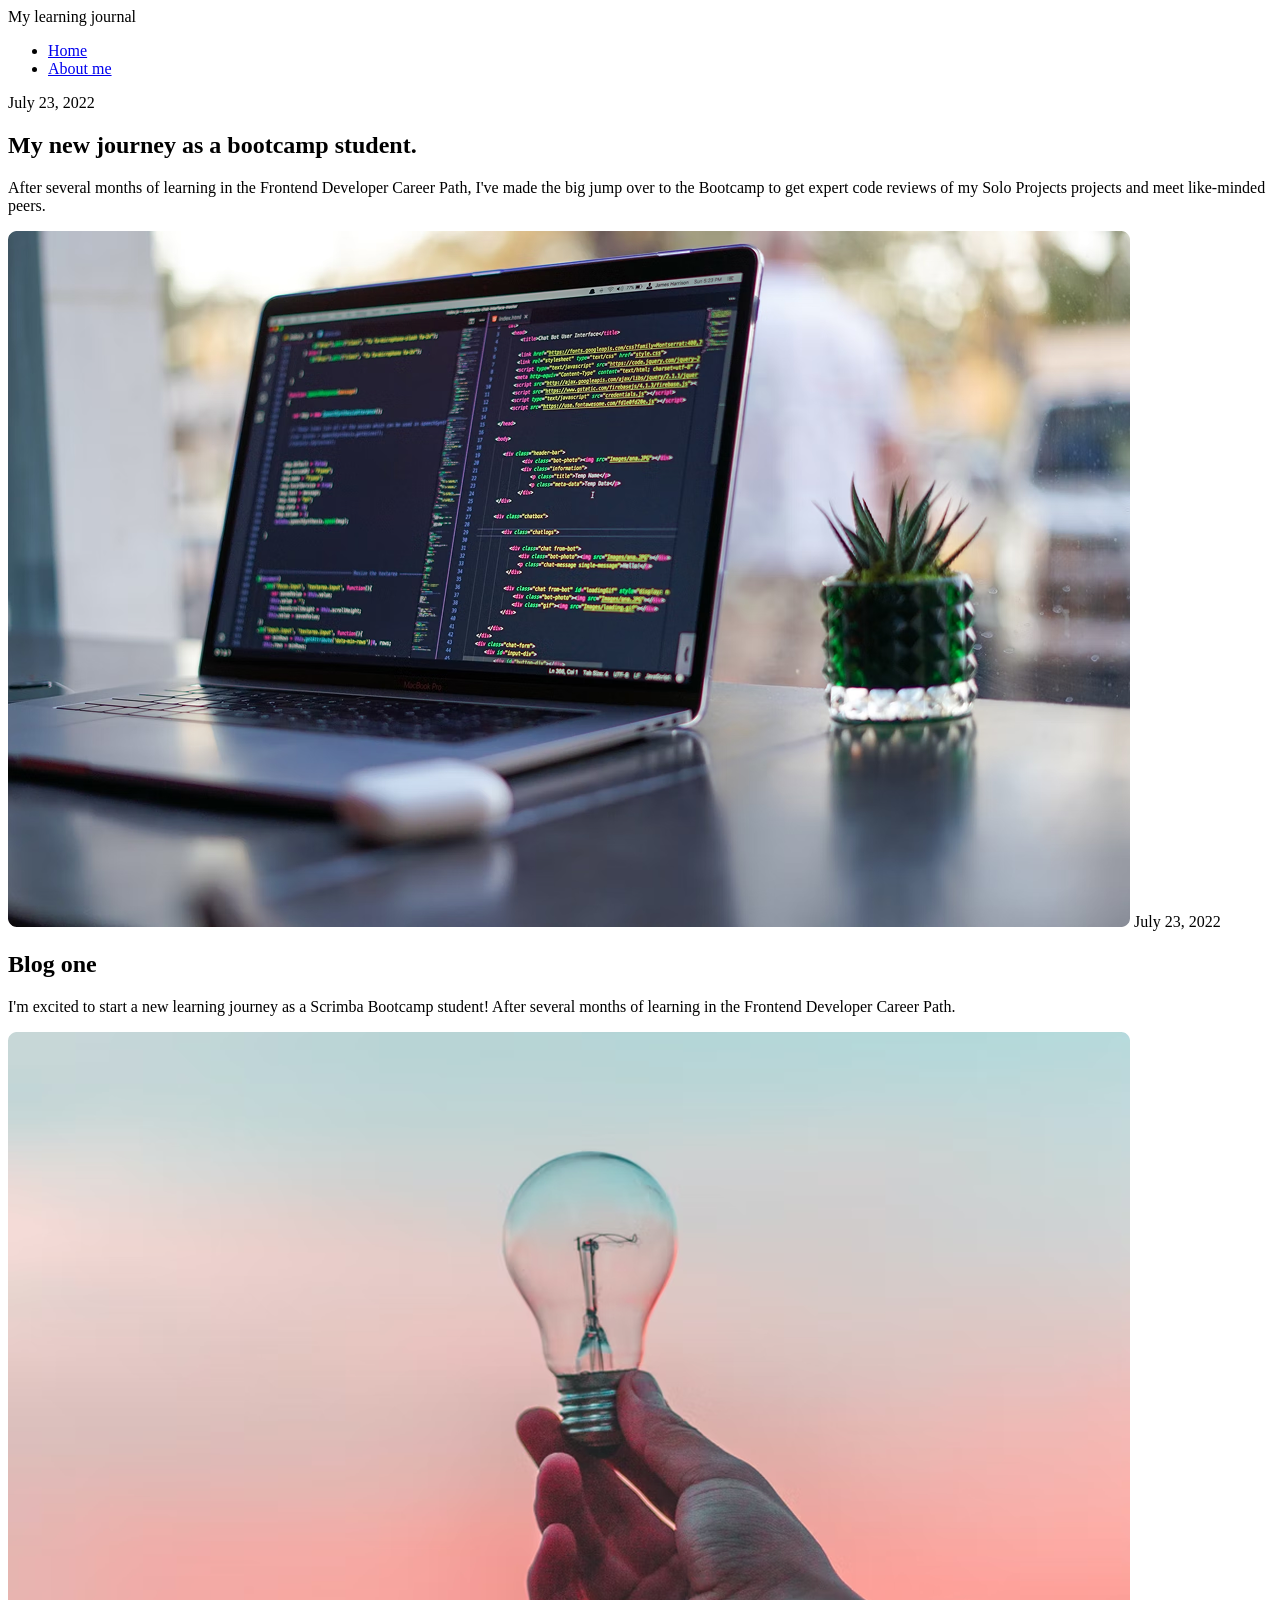
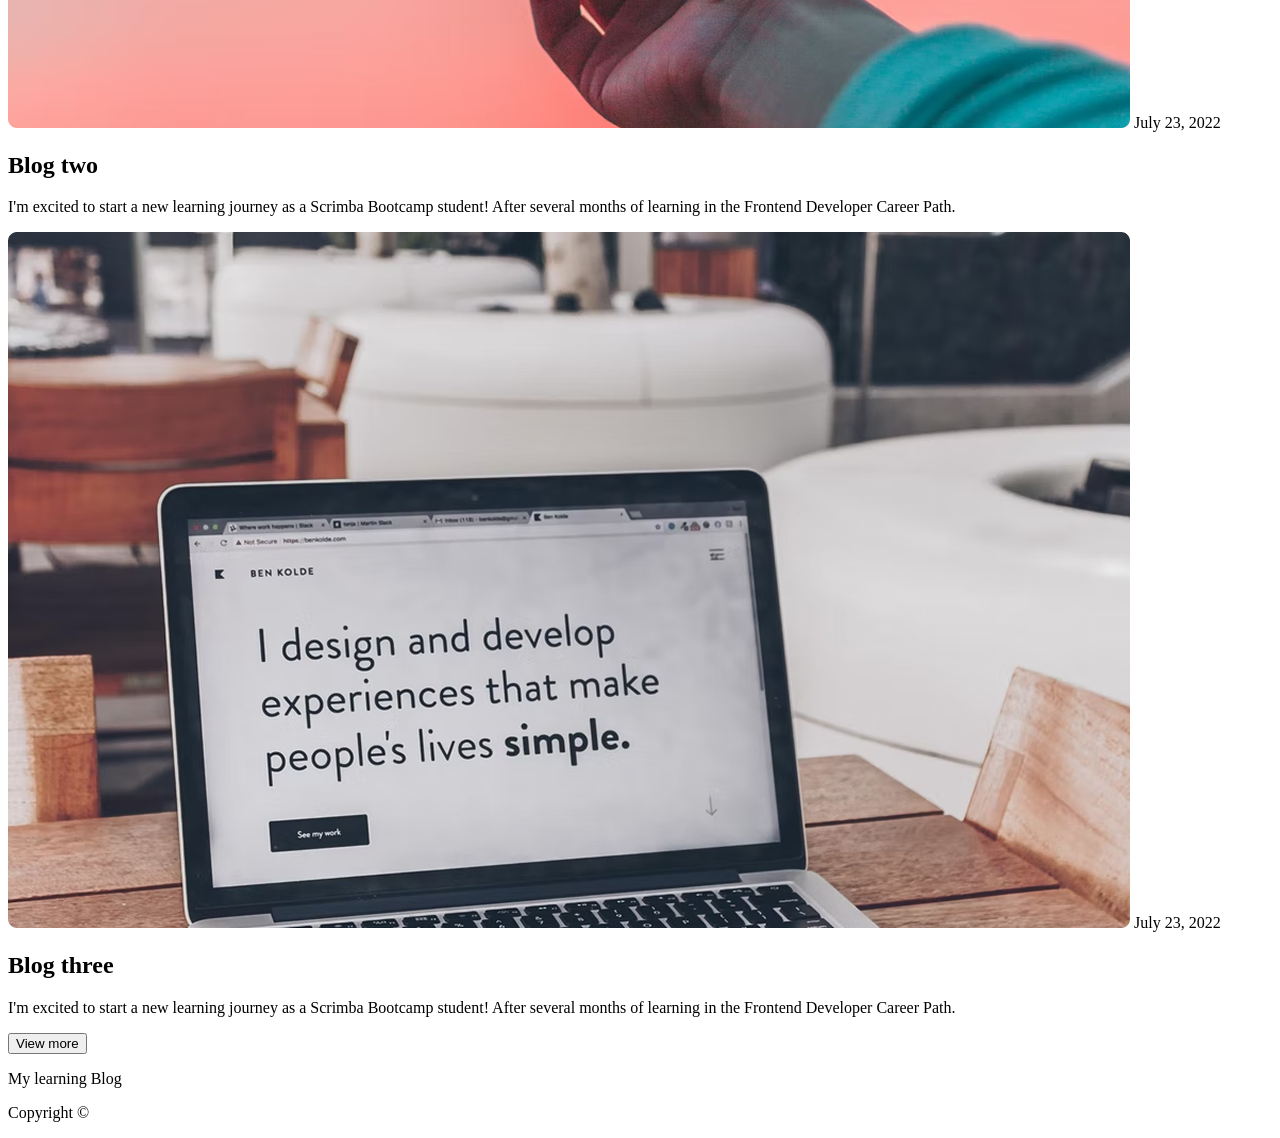
==== index.html @ 13a1f3bb "feat: create HTML structure for the HOME page Add HTML structure for the HOME page. Also added stati" ====
<!DOCTYPE html>
<html lang="en">
<head>
    <meta charset="UTF-8">
    <meta name="viewport" content="width=device-width, initial-scale=1.0">
    <title>Learning Blog</title>

    <link rel="stylesheet" href="css/styles.css">

    <!-- Google Font  -->
    <link rel="preconnect" href="https://fonts.googleapis.com">
    <link rel="preconnect" href="https://fonts.gstatic.com" crossorigin>
    <link href="https://fonts.googleapis.com/css2?family=Roboto:wght@400;500;600;900&display=swap" rel="stylesheet">

    <script src="js/script.js" defer></script>
</head>
<body>
    <header>
        <div class="logo">
            <!-- Logo Icon -->
             <div class="logo-text">My learning journal</div>
        </div>
        <nav>
            <ul>
                <li>
                    <a href="#">Home</a>
                </li>
                <li>
                    <a href="#">About me</a>
                </li>
            </ul>
        </nav>
    </header>
    <main>
        <section class="hero">
            <time datetime="2022-07-23">July 23, 2022</time>
            <h1>My new journey as a bootcamp student.</h1>
            <p>After several months of learning in the Frontend Developer Career Path, I've made the big jump over to the Bootcamp to get expert code reviews of my Solo Projects projects and meet like-minded peers.</p>
        </section>

        <article class="article-1">
            <img src="assets/images/article-image-01.png" alt="A laptop laying on a table showing coding on the screen." class="article-img">
            <time datetime="2022-07-23" class="article-date">July 23, 2022</time>
            <h2 class="article-title">Blog one</h2>
            <p class="article-text">I'm excited to start a new learning journey as a Scrimba Bootcamp student! After several months of learning in the Frontend Developer Career Path.</p>
        </article>

        <article class="article-2">
            <img src="assets/images/article-image-02.png" alt="A hand holding a glowing light bulb against a dark background." class="article-img">
            <time datetime="2022-07-23" class="article-date">July 23, 2022</time>
            <h2 class="article-title">Blog two</h2>
            <p class="article-text">I'm excited to start a new learning journey as a Scrimba Bootcamp student! After several months of learning in the Frontend Developer Career Path.</p>
        </article>

        <article class="article-3">
            <img src="assets/images/article-image-03.png" alt="A laptop on a table with a text on the screen. The text is, I design and develop experiences the makes people's lives simple." class="article-img">
            <time datetime="2022-07-23" class="article-date">July 23, 2022</time>
            <h2 class="article-title">Blog three</h2>
            <p class="article-text">I'm excited to start a new learning journey as a Scrimba Bootcamp student! After several months of learning in the Frontend Developer Career Path.</p>
        </article>
        
        <button class="view-more-btn">View more</button>
    </main>
    
    <footer>
        <p>My learning Blog</p>
        <p class="copyright-text">
            Copyright &copy;<time datetime="" class="copyright-date"></time>
        </p>
    </footer>
</body>
</html>
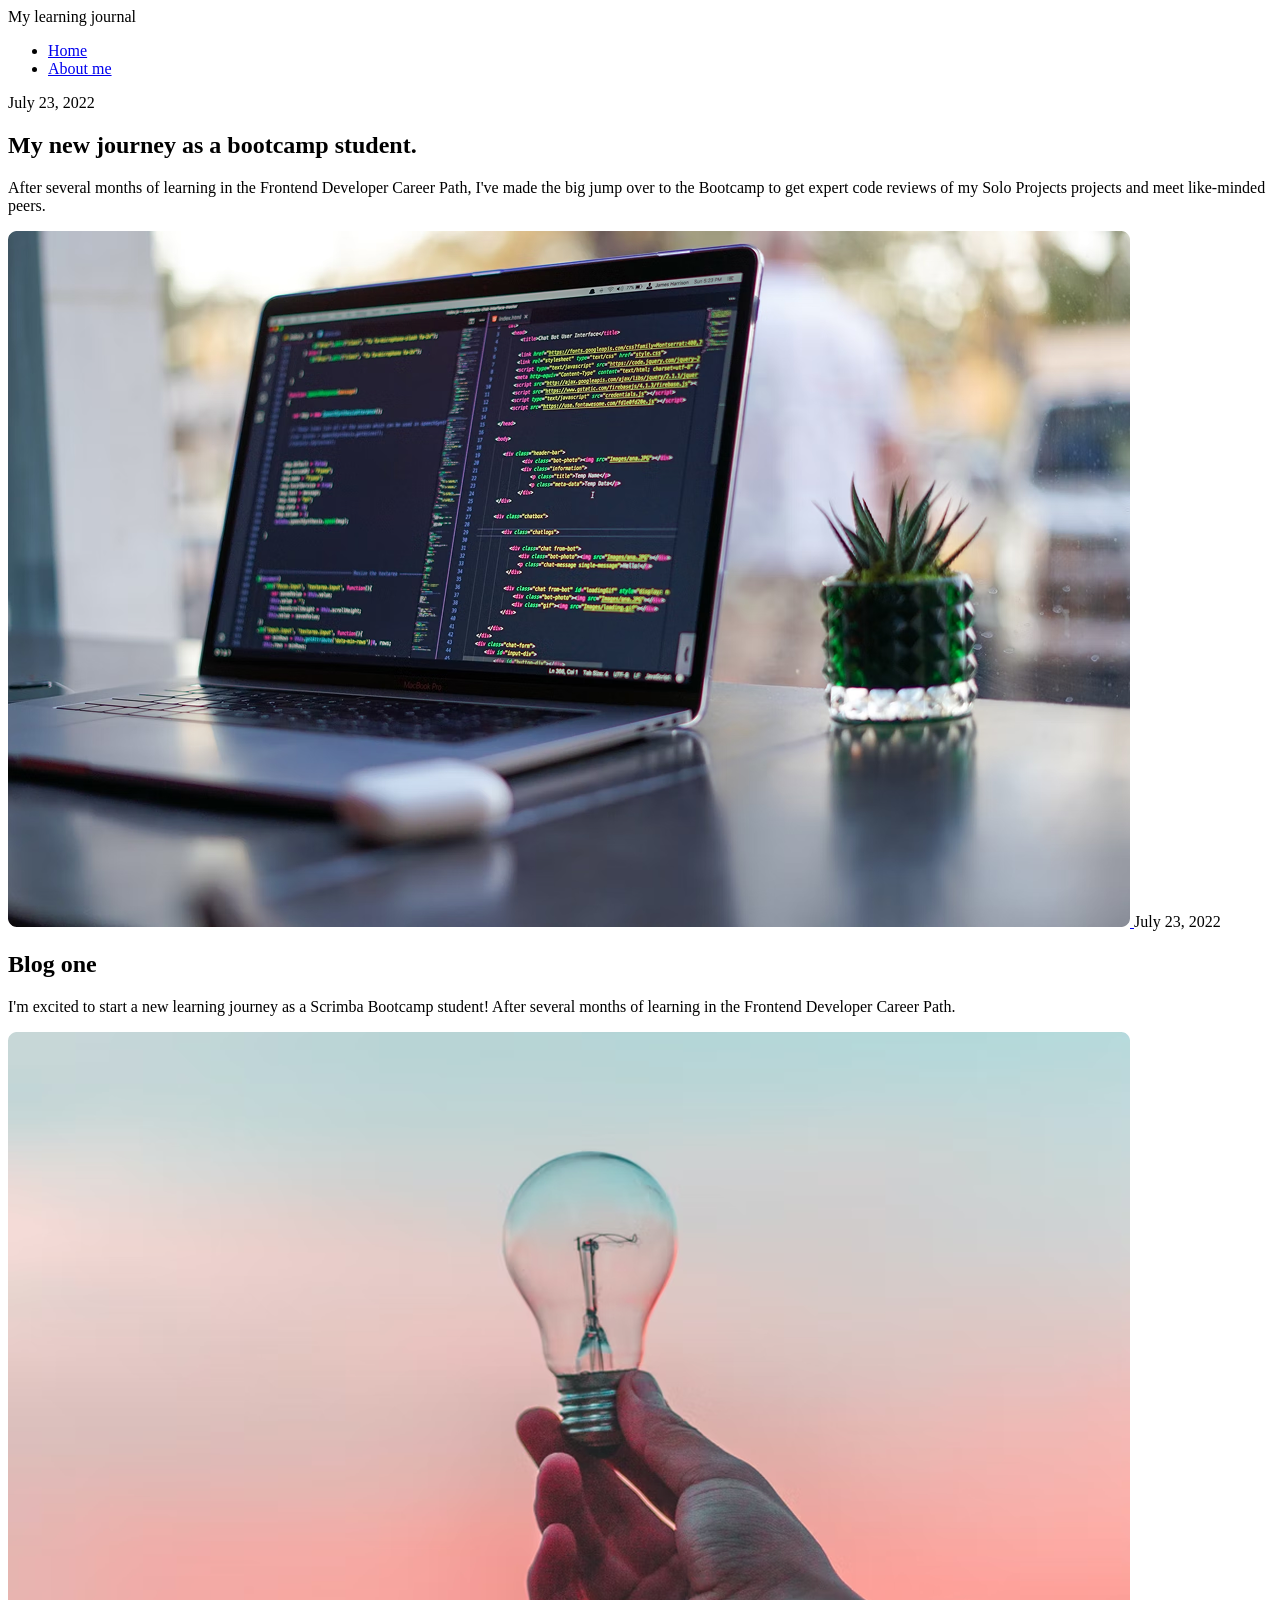
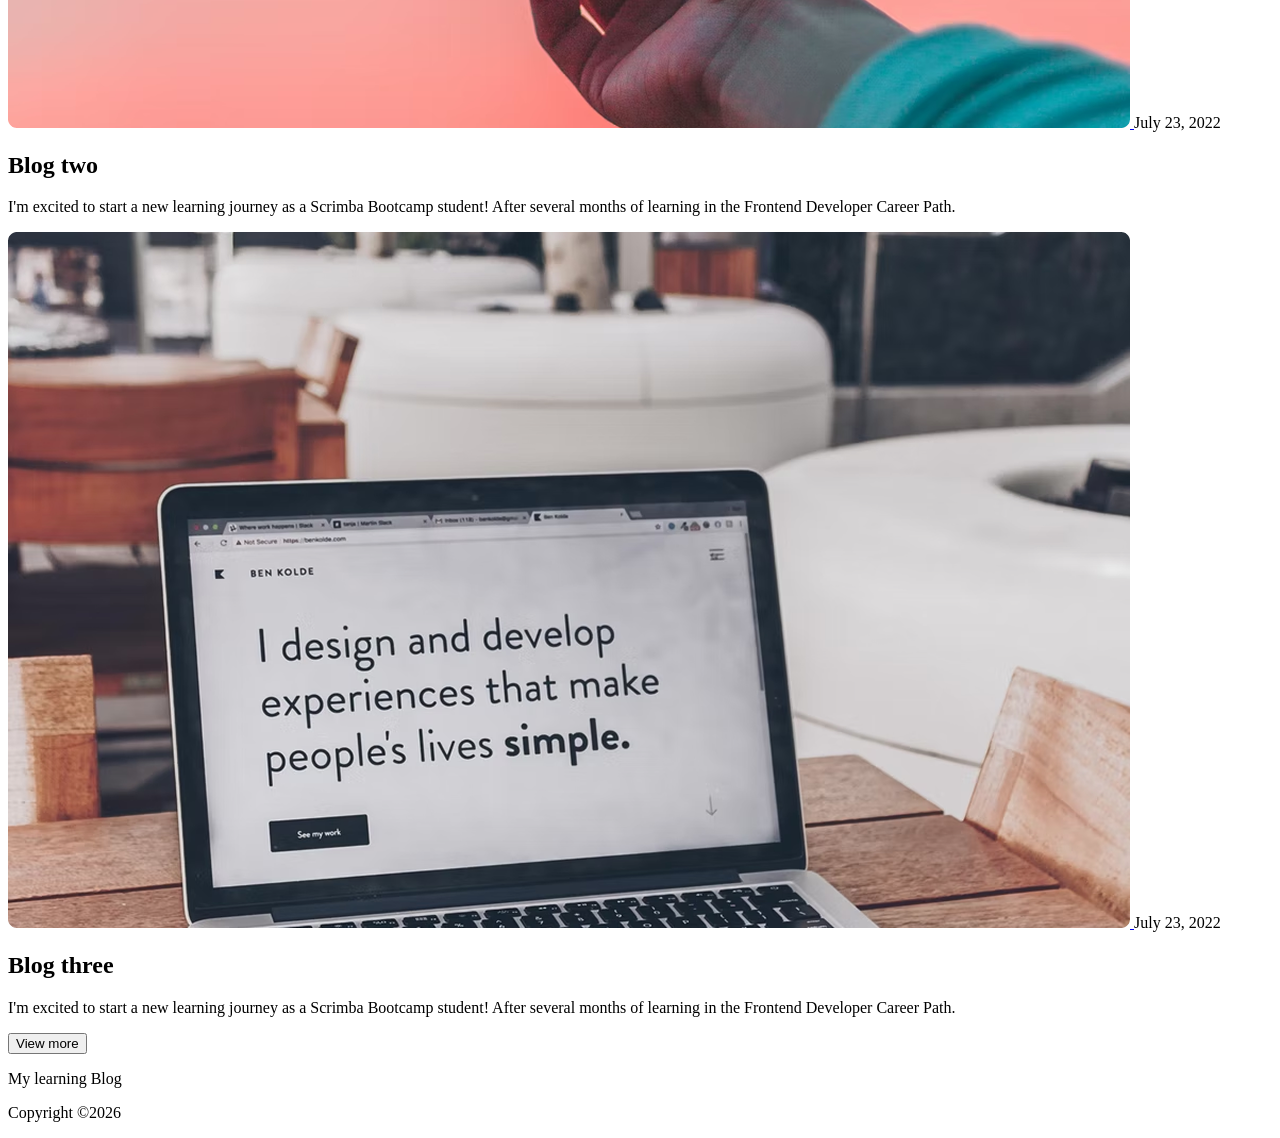
==== commit 2b86c263: "feat: render blog posts from shared data module Now all the posts will get rendered via JavaScript" ====
--- a/index.html
+++ b/index.html
@@ -7,14 +7,23 @@
 
     <link rel="stylesheet" href="css/styles.css">
 
+    <!-- Favicons  -->
+    <link rel="icon" type="image/x-icon" href="assets/favicons/favicon.ico">
+    <link rel="icon" type="image/png" sizes="16x16" href="assets/favicons/favicon-16x16.png">
+    <link rel="icon" type="image/png" sizes="32x32" href="assets/favicons/favicon-32x32.png">
+    <link rel="apple-touch-icon" sizes="180x180" href="assets/favicons/apple-touch-icon.png">
+    <link rel="manifest" href="assets/favicons/site.webmanifest">
+
+
     <!-- Google Font  -->
     <link rel="preconnect" href="https://fonts.googleapis.com">
     <link rel="preconnect" href="https://fonts.gstatic.com" crossorigin>
     <link href="https://fonts.googleapis.com/css2?family=Roboto:wght@400;500;600;900&display=swap" rel="stylesheet">
 
-    <script src="js/script.js" defer></script>
+    <script src="js/script.js" type="module" defer></script>
 </head>
 <body>
+    <div class="container">
     <header>
         <div class="logo">
             <!-- Logo Icon -->
@@ -23,10 +32,10 @@
         <nav>
             <ul>
                 <li>
-                    <a href="#">Home</a>
+                    <a href="index.html">Home</a>
                 </li>
                 <li>
-                    <a href="#">About me</a>
+                    <a href="about.html">About me</a>
                 </li>
             </ul>
         </nav>
@@ -37,36 +46,17 @@
             <h1>My new journey as a bootcamp student.</h1>
             <p>After several months of learning in the Frontend Developer Career Path, I've made the big jump over to the Bootcamp to get expert code reviews of my Solo Projects projects and meet like-minded peers.</p>
         </section>
+    </main>
 
-        <article class="article-1">
-            <img src="assets/images/article-image-01.png" alt="A laptop laying on a table showing coding on the screen." class="article-img">
-            <time datetime="2022-07-23" class="article-date">July 23, 2022</time>
-            <h2 class="article-title">Blog one</h2>
-            <p class="article-text">I'm excited to start a new learning journey as a Scrimba Bootcamp student! After several months of learning in the Frontend Developer Career Path.</p>
-        </article>
+    <section class="articles" id="articles">
 
-        <article class="article-2">
-            <img src="assets/images/article-image-02.png" alt="A hand holding a glowing light bulb against a dark background." class="article-img">
-            <time datetime="2022-07-23" class="article-date">July 23, 2022</time>
-            <h2 class="article-title">Blog two</h2>
-            <p class="article-text">I'm excited to start a new learning journey as a Scrimba Bootcamp student! After several months of learning in the Frontend Developer Career Path.</p>
-        </article>
-
-        <article class="article-3">
-            <img src="assets/images/article-image-03.png" alt="A laptop on a table with a text on the screen. The text is, I design and develop experiences the makes people's lives simple." class="article-img">
-            <time datetime="2022-07-23" class="article-date">July 23, 2022</time>
-            <h2 class="article-title">Blog three</h2>
-            <p class="article-text">I'm excited to start a new learning journey as a Scrimba Bootcamp student! After several months of learning in the Frontend Developer Career Path.</p>
-        </article>
-        
+    </section>
+    <div class="show-more-btn">
         <button class="view-more-btn">View more</button>
-    </main>
-    
+    </div>
     <footer>
         <p>My learning Blog</p>
-        <p class="copyright-text">
-            Copyright &copy;<time datetime="" class="copyright-date"></time>
-        </p>
     </footer>
+    </div>
 </body>
 </html>
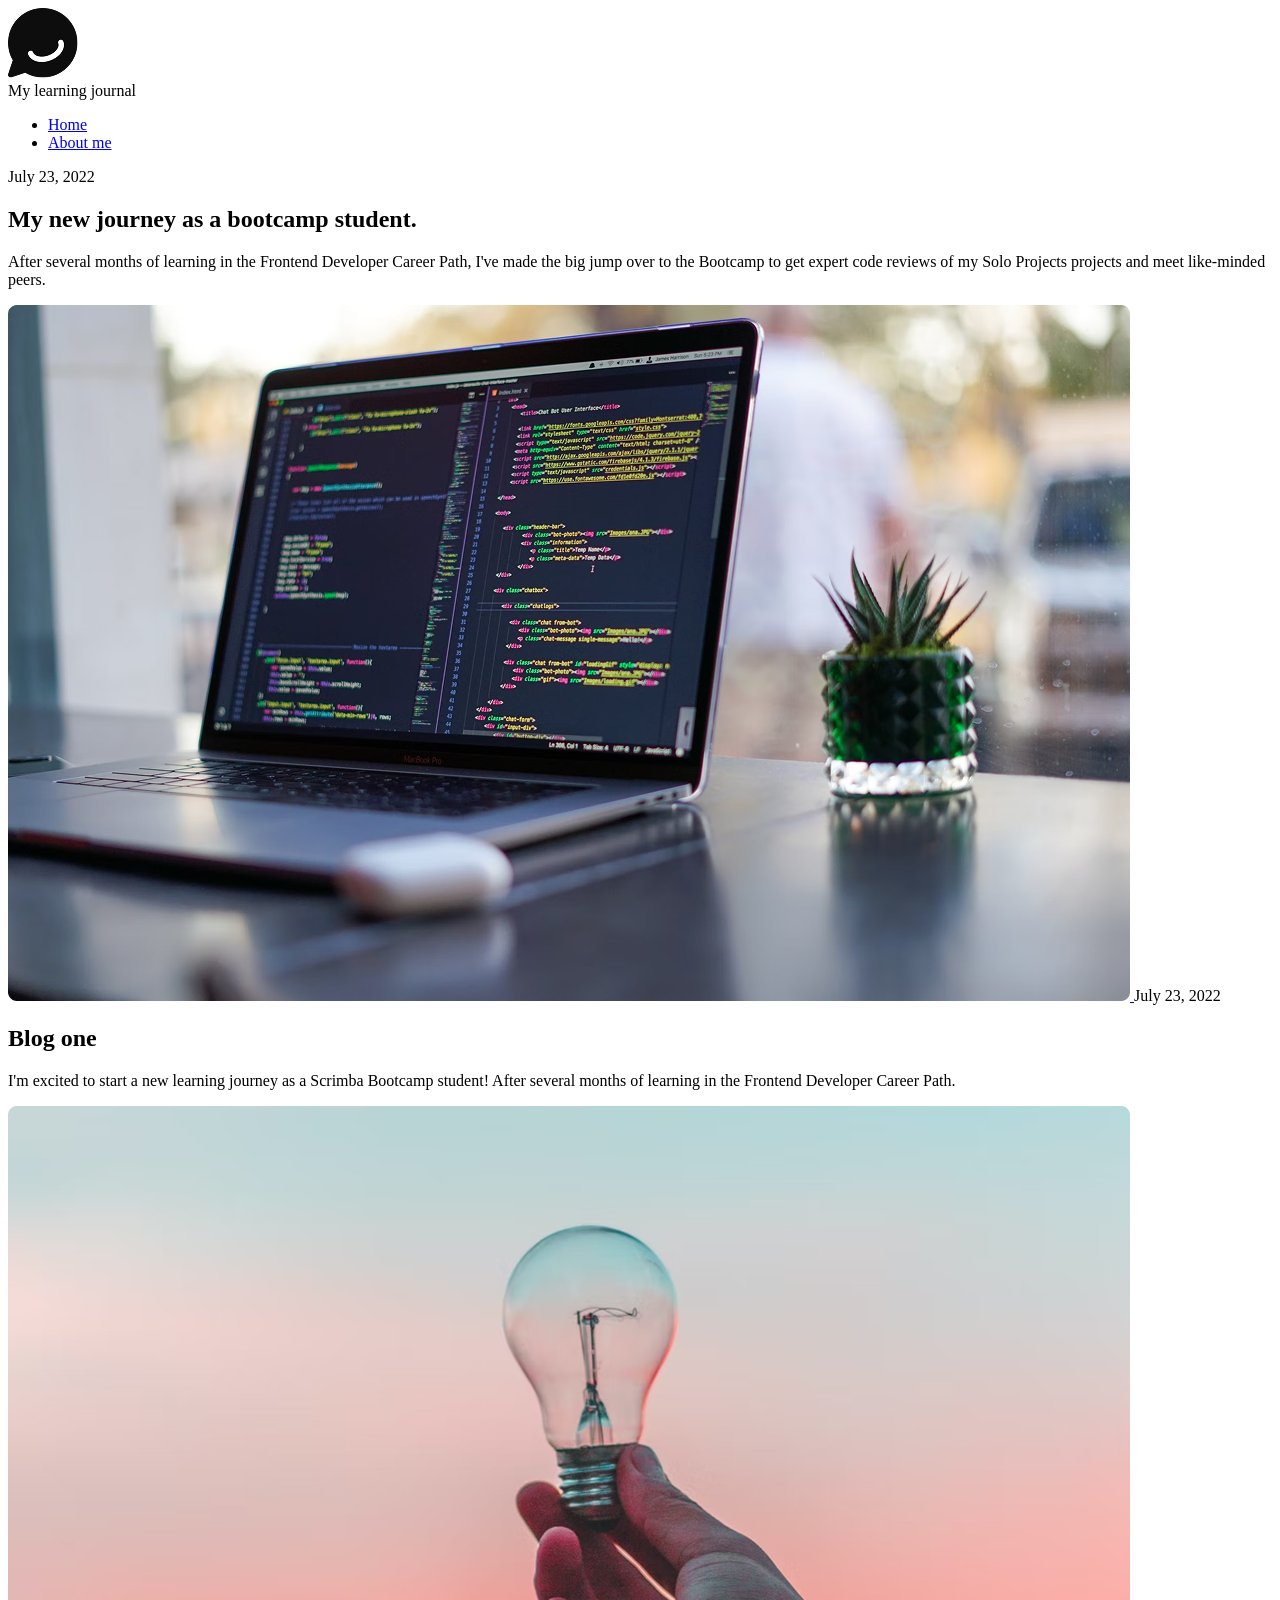
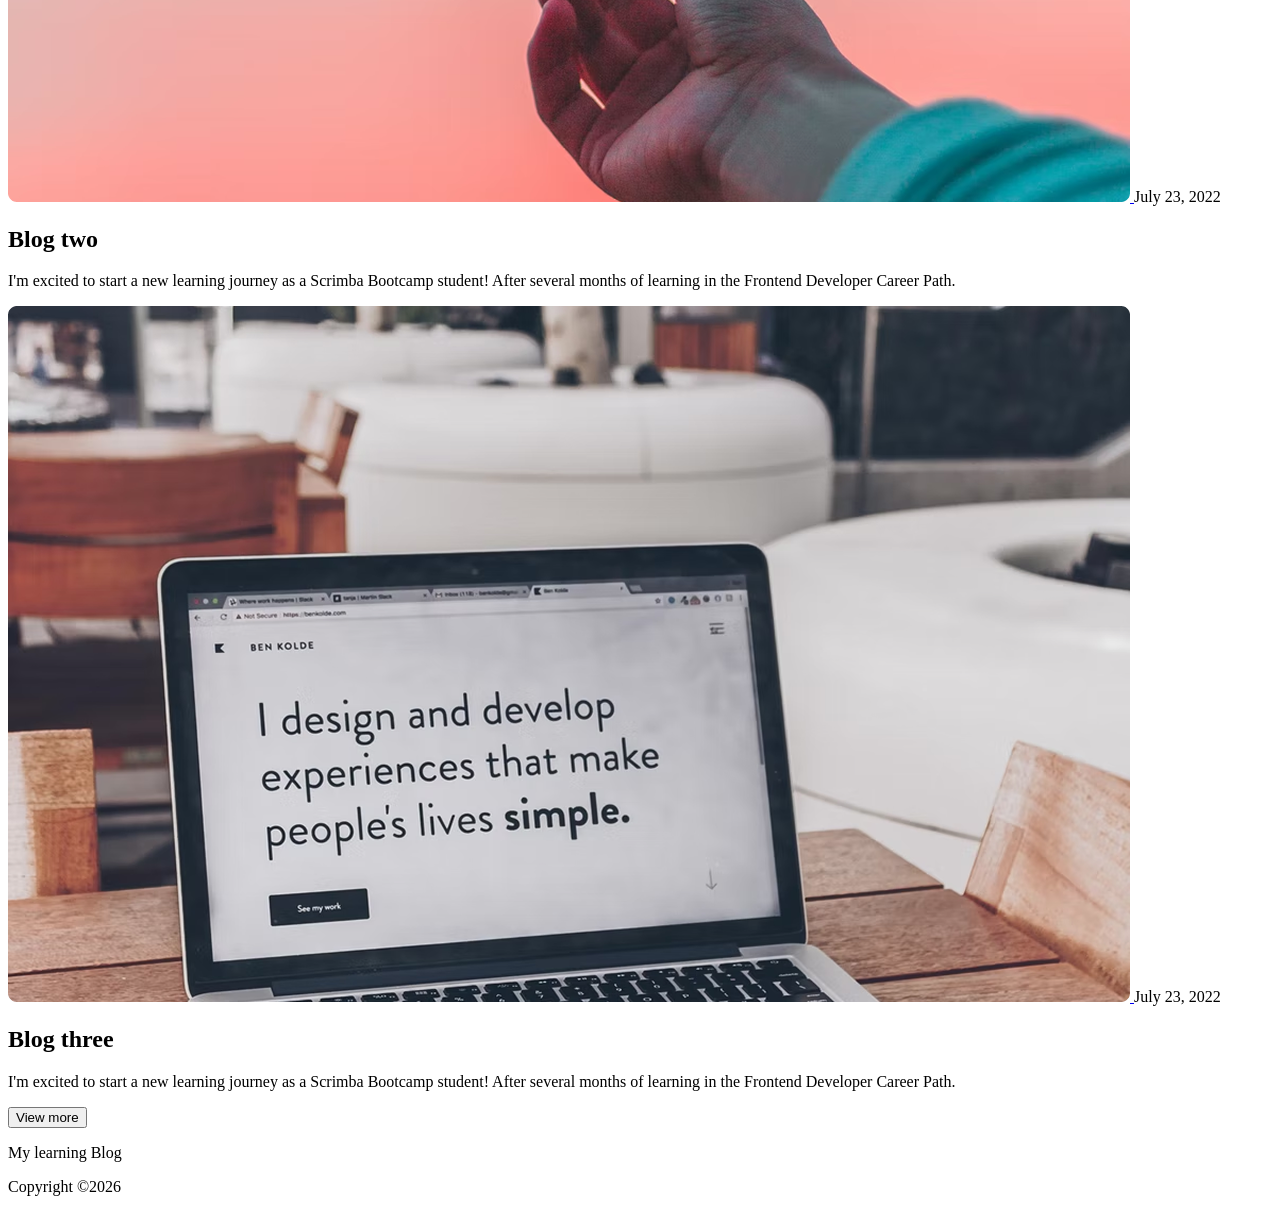
==== commit b2e32df2: "feat: add logo" ====
--- a/index.html
+++ b/index.html
@@ -26,7 +26,7 @@
     <div class="container">
     <header>
         <div class="logo">
-            <!-- Logo Icon -->
+            <img src="assets/images/logo.png" alt="">
              <div class="logo-text">My learning journal</div>
         </div>
         <nav>
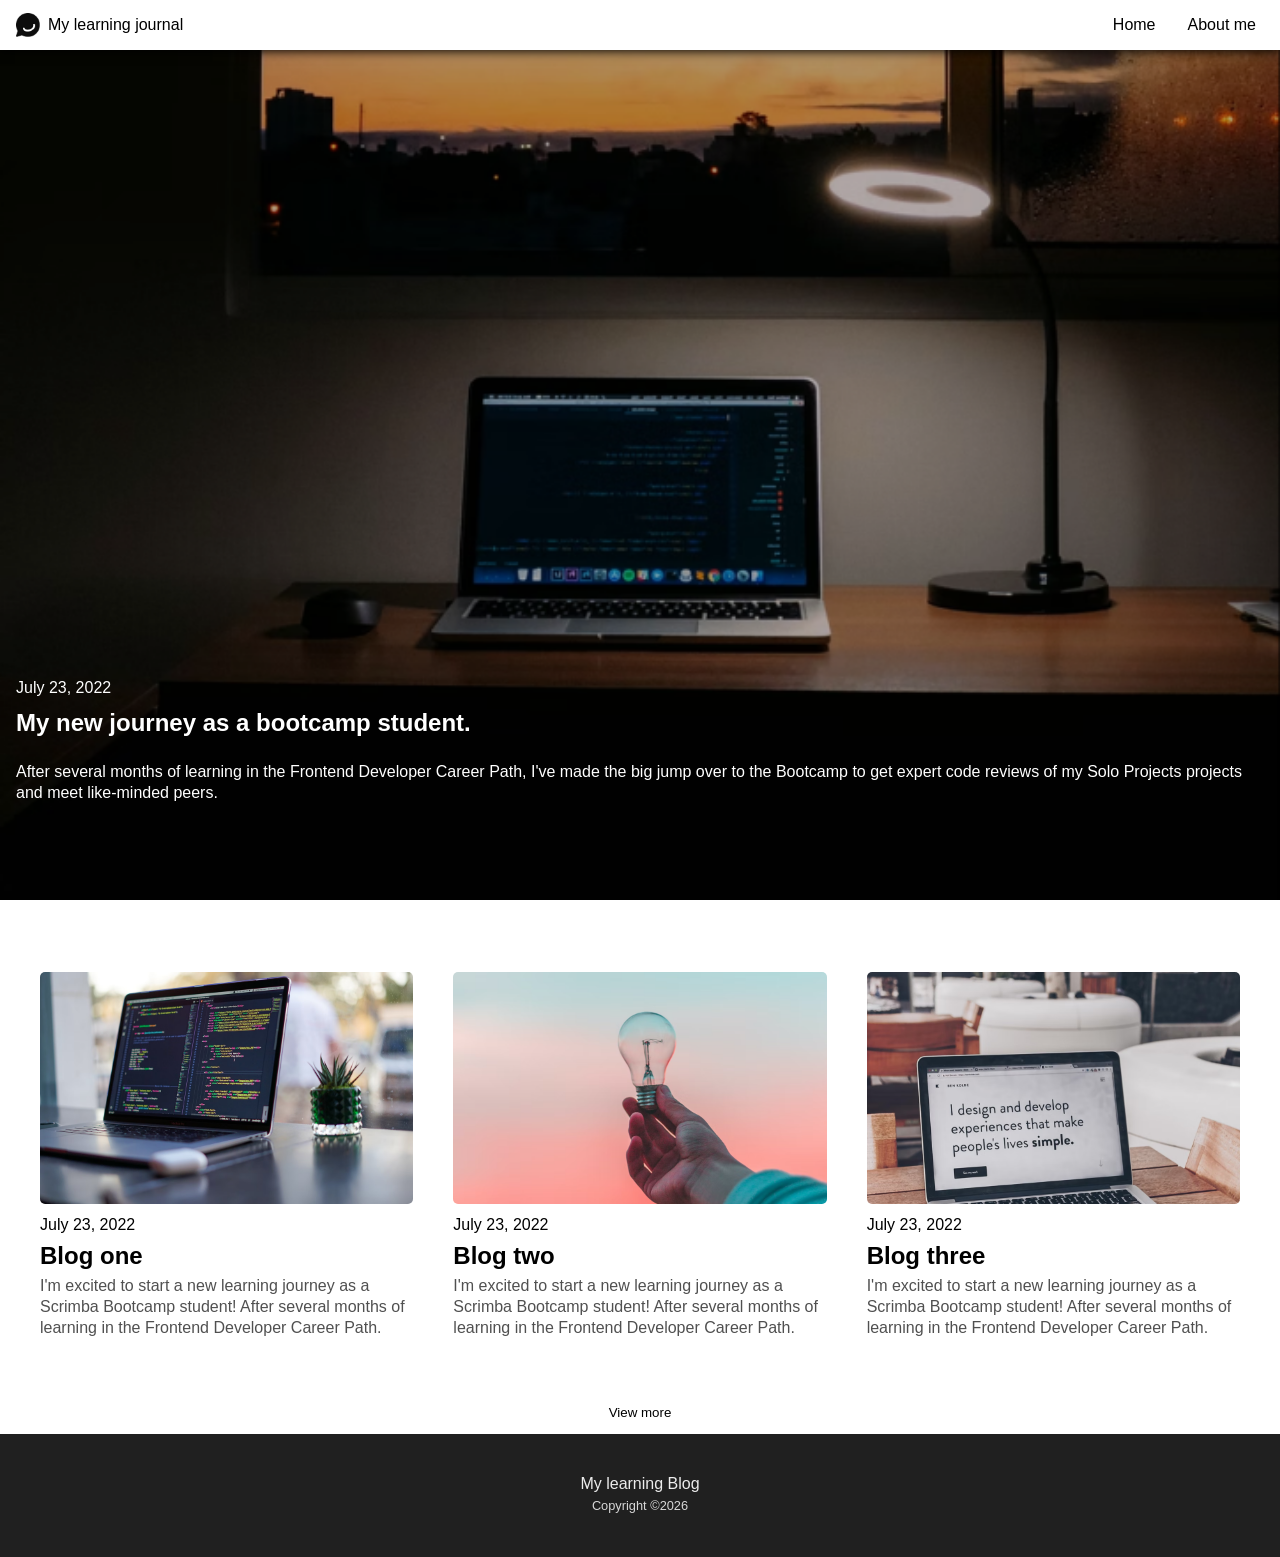
==== commit 4b0bbf9c: "feat: add basic styles and responsive layouts Add styles and responsive layouts for all the pages." ====
--- a/index.html
+++ b/index.html
@@ -22,41 +22,39 @@
 
     <script src="js/script.js" type="module" defer></script>
 </head>
-<body>
-    <div class="container">
+<body> 
     <header>
-        <div class="logo">
-            <img src="assets/images/logo.png" alt="">
-             <div class="logo-text">My learning journal</div>
-        </div>
-        <nav>
-            <ul>
-                <li>
-                    <a href="index.html">Home</a>
-                </li>
-                <li>
-                    <a href="about.html">About me</a>
-                </li>
-            </ul>
-        </nav>
+            <div class="logo">
+                <img src="assets/images/logo.png" alt="">
+                <div class="logo-text">My learning journal</div>
+            </div>
+            <nav>
+                <ul>
+                    <li>
+                        <a href="index.html">Home</a>
+                    </li>
+                    <li>
+                        <a href="about.html">About me</a>
+                    </li>
+                </ul>
+            </nav>
     </header>
     <main>
         <section class="hero">
-            <time datetime="2022-07-23">July 23, 2022</time>
-            <h1>My new journey as a bootcamp student.</h1>
-            <p>After several months of learning in the Frontend Developer Career Path, I've made the big jump over to the Bootcamp to get expert code reviews of my Solo Projects projects and meet like-minded peers.</p>
+           <div class="container">
+                <time datetime="2022-07-23">July 23, 2022</time>
+                <h1>My new journey as a bootcamp student.</h1>
+                <p>After several months of learning in the Frontend Developer Career Path, I've made the big jump over to the Bootcamp to get expert code reviews of my Solo Projects projects and meet like-minded peers.</p>
+           </div>
         </section>
     </main>
 
     <section class="articles" id="articles">
 
     </section>
-    <div class="show-more-btn">
-        <button class="view-more-btn">View more</button>
-    </div>
+    <button class="view-more-btn">View more</button>
     <footer>
         <p>My learning Blog</p>
     </footer>
-    </div>
 </body>
 </html>
--- a/css/styles.css
+++ b/css/styles.css
@@ -0,0 +1,178 @@
+*,
+*::before,
+*::after {
+    margin: 0;
+    padding: 0;
+    box-sizing: border-box;
+}
+
+:root {
+    --header-height: 50px;
+}
+
+body {
+    font-family: "Roboto", sans-serif;
+    font-size: 1rem;
+    line-height: 1.3;
+}
+
+h1 {
+    font-weight: 900;
+    margin-bottom: 1em;
+}
+
+h2 {
+    font-weight: 600;
+    margin: 0.2em 0;
+}
+
+p:not(.hero p, footer p) {
+    color: #505050;
+}
+
+header {
+    width: 100%;
+    min-height: var(--header-height);
+    background: #fff;
+    box-shadow: 0px 1px 10px;
+    padding: 0.8em 1em;
+    display: flex;
+    justify-content: space-between;
+    align-items: center;
+    position: sticky;
+    top: 0;
+    left: 0;
+    z-index: 999;
+}
+
+nav ul {
+    list-style-type: none;
+    display: flex;
+    gap: 1em;
+}
+
+nav ul a {
+    text-decoration: none;
+    color: #000;
+    padding: 0.3em 0.5em;
+    border-radius: 5px;
+    transition: background-color 0.4s, color 0.4s;
+}
+
+nav ul a:hover {
+    background-color: #000;
+    color: #fff;
+}
+
+.logo {
+    display: flex;
+    align-items: center;
+    gap: 0.5em;
+}
+
+.logo img {
+    width: 24px;
+    height: 24px;
+}
+
+.hero {
+    background-image: url("../assets/images/article-img-hero.png");
+    background-size: cover;
+    background-position: center;
+    background-repeat: no-repeat;
+    background-color: #000;
+    mix-blend-mode: darken;
+    color: #fff;
+    min-height: calc((100vh - var(--header-height)));
+    min-height: calc((100dvh - var(--header-height)));
+    padding-bottom: 6em;
+    display: flex;
+    align-items: flex-end;
+    margin-bottom: 2rem;
+}
+
+.hero time {
+    display: inline-block;
+    margin-bottom: 0.5em;
+}
+
+.container {
+    margin: 0 1rem;
+}
+
+.articles {
+    display: grid;
+
+    @media (width > 700px) {
+        grid-template-columns: repeat(auto-fit, minmax(300px, 1fr));
+        gap: 2.5em;
+        padding: 2.5em;
+
+        .article {
+            margin: 0;
+        }
+
+        .container {
+            margin: 0;
+        }
+    }
+}
+
+.article {
+    margin: 2rem 0;
+    
+}
+
+.article time {
+    display: inline-block;
+    margin-top: 0.7em;
+}
+
+.view-more-btn {
+    display: block;
+    margin-top: 2em;
+    margin-bottom: 1em;
+    margin-inline: auto;
+    font-family: inherit;
+    font-weight: 500;
+    background: none;
+    border: none;
+    cursor: pointer;
+}
+
+.view-more-btn:hover,
+.view-more-btn:focus-visible {
+    text-decoration: 1px underline;
+}
+ 
+footer {
+    background: #202020;
+    color: #fff;
+    padding: 2.5em 0;
+    text-align: center;
+}
+
+footer p {
+    color: #ECECEC;
+    margin-bottom: 0.2em;
+}
+
+footer .copyright-text {
+    color: #D7D7D7;
+    font-size: 0.8rem;
+}
+
+.article-img-container {
+    border-radius: 5px;
+    overflow: hidden;
+}
+
+.article img {
+    display: block;
+    width: 100%;
+    transition: transform .4s;
+}
+
+.article img:hover {
+    transform: scale(1.2);
+}
